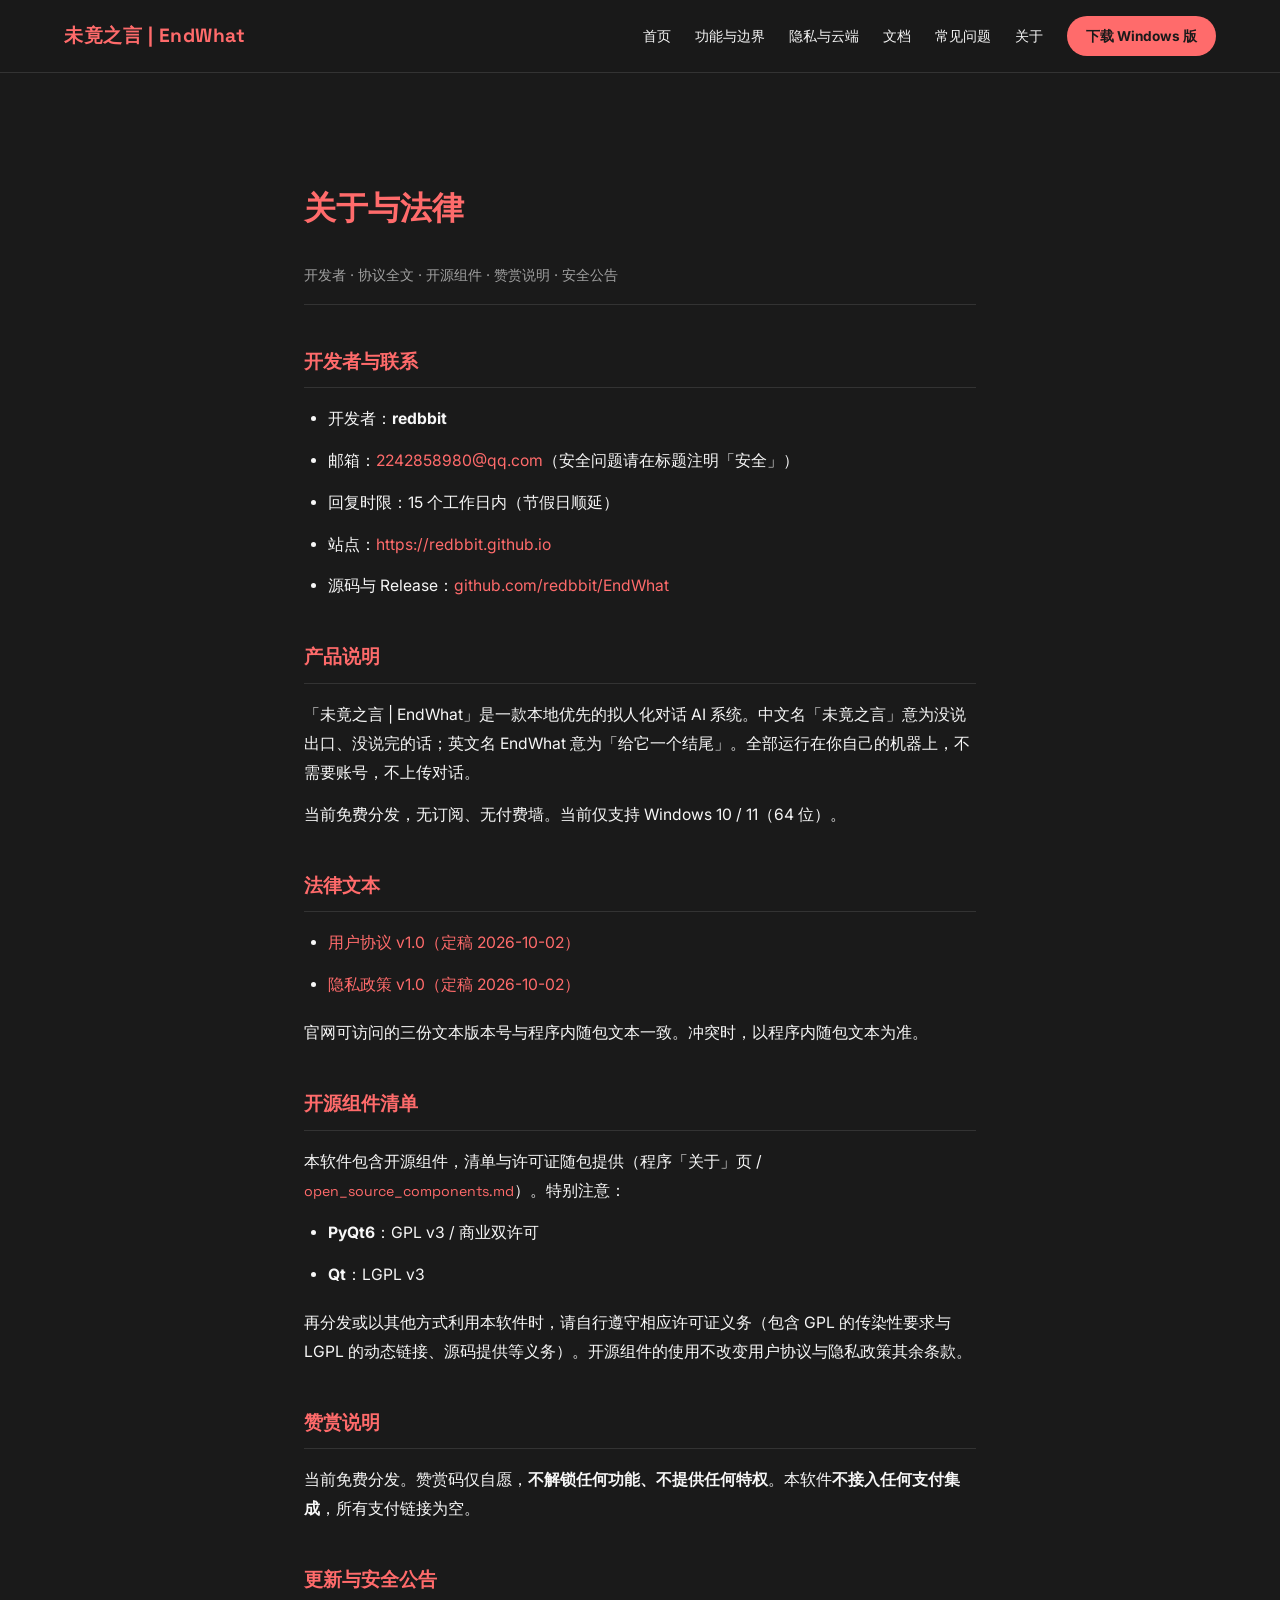
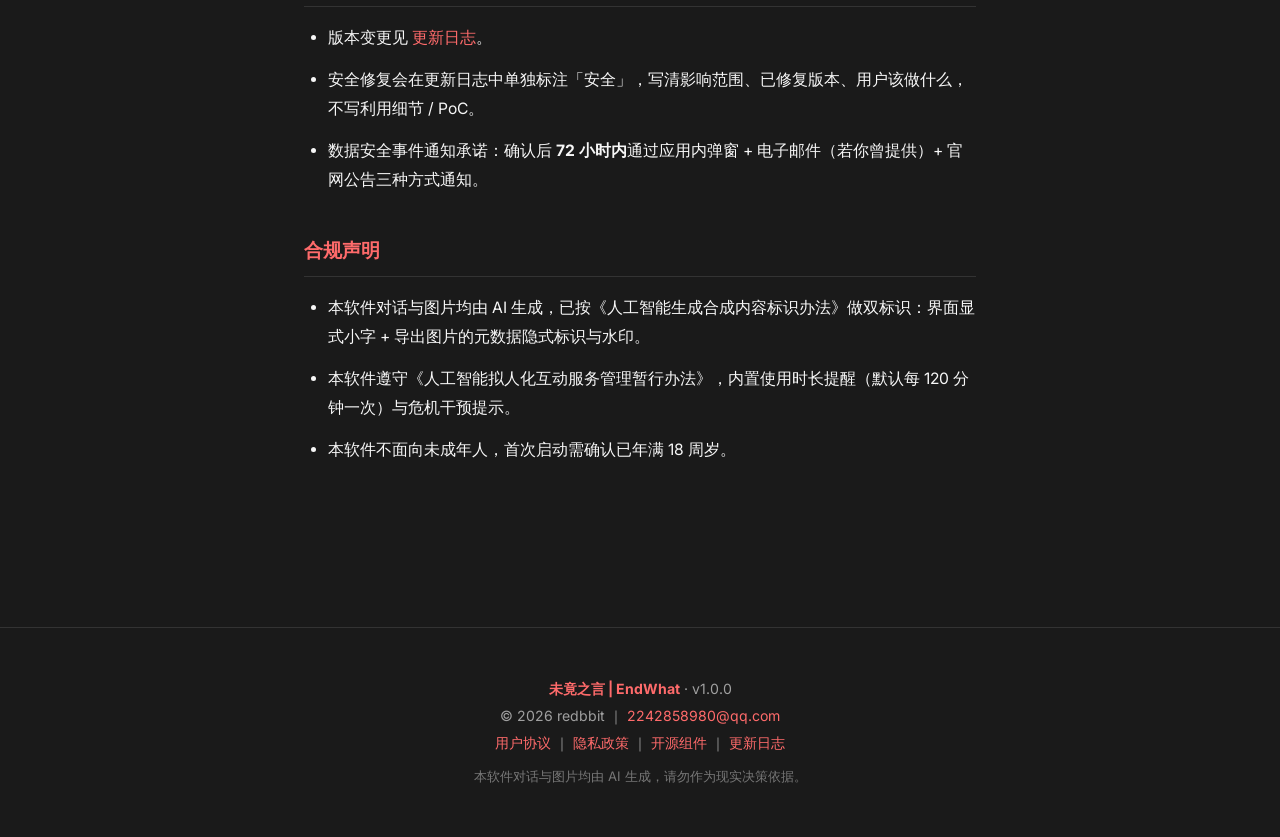
==== about.html @ 832b101f "官网完整代码，仓库保持 EndWhat" ====
<!DOCTYPE html>
<html lang="zh-CN">
<head>
<meta charset="UTF-8">
<meta name="viewport" content="width=device-width, initial-scale=1.0">
<title>关于与法律 · 未竟之言</title>
<meta name="description" content="开发者信息、用户协议、隐私政策、开源组件清单与自愿赞赏说明。">
<link rel="stylesheet" href="style.css">
<link href="https://fonts.googleapis.com/css2?family=Inter:wght@300;400;700&family=Space+Grotesk:wght@400;700&display=swap" rel="stylesheet">
</head>
<body>

<nav class="navbar">
    <div class="logo">未竟之言 | EndWhat</div>
    <div class="nav-links">
        <a href="index.html">首页</a>
        <a href="features.html">功能与边界</a>
        <a href="privacy.html">隐私与云端</a>
        <a href="docs.html">文档</a>
        <a href="faq.html">常见问题</a>
        <a href="about.html">关于</a>
        <a href="download.html" class="btn-nav">下载 Windows 版</a>
    </div>
</nav>

<section class="section mt-nav section-narrow">
    <h2 class="section-title">关于与法律</h2>
    <p class="legal-meta">开发者 · 协议全文 · 开源组件 · 赞赏说明 · 安全公告</p>

    <div class="legal-content">
        <h3>开发者与联系</h3>
        <ul>
            <li>开发者：<strong>redbbit</strong></li>
            <li>邮箱：<a href="mailto:2242858980@qq.com">2242858980@qq.com</a>（安全问题请在标题注明「安全」）</li>
            <li>回复时限：15 个工作日内（节假日顺延）</li>
            <li>站点：<a href="https://redbbit.github.io">https://redbbit.github.io</a></li>
            <li>源码与 Release：<a href="https://github.com/redbbit/EndWhat" target="_blank" rel="noopener">github.com/redbbit/EndWhat</a></li>
        </ul>

        <h3>产品说明</h3>
        <p>「未竟之言 | EndWhat」是一款本地优先的拟人化对话 AI 系统。中文名「未竟之言」意为没说出口、没说完的话；英文名 EndWhat 意为「给它一个结尾」。全部运行在你自己的机器上，不需要账号，不上传对话。</p>
        <p>当前免费分发，无订阅、无付费墙。当前仅支持 Windows 10 / 11（64 位）。</p>

        <h3>法律文本</h3>
        <ul>
            <li><a href="terms.html">用户协议 v1.0（定稿 2026-10-02）</a></li>
            <li><a href="privacy.html">隐私政策 v1.0（定稿 2026-10-02）</a></li>
        </ul>
        <p>官网可访问的三份文本版本号与程序内随包文本一致。冲突时，以程序内随包文本为准。</p>

        <h3>开源组件清单</h3>
        <p>本软件包含开源组件，清单与许可证随包提供（程序「关于」页 / <code>open_source_components.md</code>）。特别注意：</p>
        <ul>
            <li><strong>PyQt6</strong>：GPL v3 / 商业双许可</li>
            <li><strong>Qt</strong>：LGPL v3</li>
        </ul>
        <p>再分发或以其他方式利用本软件时，请自行遵守相应许可证义务（包含 GPL 的传染性要求与 LGPL 的动态链接、源码提供等义务）。开源组件的使用不改变用户协议与隐私政策其余条款。</p>

        <h3>赞赏说明</h3>
        <p>当前免费分发。赞赏码仅自愿，<strong>不解锁任何功能、不提供任何特权</strong>。本软件<strong>不接入任何支付集成</strong>，所有支付链接为空。</p>

        <h3>更新与安全公告</h3>
        <ul>
            <li>版本变更见 <a href="changelog.html">更新日志</a>。</li>
            <li>安全修复会在更新日志中单独标注「安全」，写清影响范围、已修复版本、用户该做什么，不写利用细节 / PoC。</li>
            <li>数据安全事件通知承诺：确认后 <strong>72 小时内</strong>通过应用内弹窗 + 电子邮件（若你曾提供）+ 官网公告三种方式通知。</li>
        </ul>

        <h3>合规声明</h3>
        <ul>
            <li>本软件对话与图片均由 AI 生成，已按《人工智能生成合成内容标识办法》做双标识：界面显式小字 + 导出图片的元数据隐式标识与水印。</li>
            <li>本软件遵守《人工智能拟人化互动服务管理暂行办法》，内置使用时长提醒（默认每 120 分钟一次）与危机干预提示。</li>
            <li>本软件不面向未成年人，首次启动需确认已年满 18 周岁。</li>
        </ul>
    </div>
</section>

<footer>
    <p><strong style="color: var(--accent);">未竟之言 | EndWhat</strong> · v1.0.0</p>
    <p>© 2026 redbbit ｜ <a href="mailto:2242858980@qq.com">2242858980@qq.com</a></p>
    <p><a href="terms.html">用户协议</a> ｜ <a href="privacy.html">隐私政策</a> ｜ <a href="about.html">开源组件</a> ｜ <a href="changelog.html">更新日志</a></p>
    <p class="footer-note">本软件对话与图片均由 AI 生成，请勿作为现实决策依据。</p>
</footer>

<script src="script.js"></script>
</body>
</html>
---- style.css ----
/* ========== 全局 ========== */
:root {
    --bg: #1A1A1A;
    --bg-card: #242424;
    --text: #F7F7F7;
    --text-muted: #A0A0A0;
    --accent: #FF6B6B;
    --border: #333333;
}

* { margin: 0; padding: 0; box-sizing: border-box; }
html { scroll-behavior: smooth; }

body {
    background-color: var(--bg);
    color: var(--text);
    font-family: 'Inter', -apple-system, sans-serif;
    line-height: 1.8;
    overflow-x: hidden;
}

h1, h2, h3, h4, .logo {
    font-family: 'Space Grotesk', -apple-system, sans-serif;
    font-weight: 700;
    color: var(--text);
}

a { color: var(--accent); text-decoration: none; }
a:hover { text-decoration: underline; }

/* ========== 导航栏 ========== */
.navbar {
    display: flex;
    justify-content: space-between;
    align-items: center;
    padding: 1rem 5%;
    position: fixed;
    width: 100%;
    top: 0;
    background: rgba(26, 26, 26, 0.92);
    backdrop-filter: blur(12px);
    z-index: 1000;
    border-bottom: 1px solid var(--border);
    flex-wrap: wrap;
    gap: 1rem;
}

.logo {
    font-size: 1.2rem;
    letter-spacing: 0.5px;
    color: var(--accent);
    white-space: nowrap;
}

.nav-links {
    display: flex;
    gap: 1.5rem;
    flex-wrap: wrap;
    align-items: center;
}

.nav-links a {
    color: var(--text);
    font-size: 0.9rem;
    text-decoration: none;
    transition: color 0.2s;
}

.nav-links a:hover { color: var(--accent); }

.btn-nav {
    padding: 0.5rem 1.2rem;
    background: var(--accent);
    color: #1A1A1A !important;
    border-radius: 50px;
    font-weight: 700;
    font-size: 0.85rem !important;
    transition: all 0.2s;
}

.btn-nav:hover {
    background: transparent;
    color: var(--accent) !important;
    box-shadow: 0 0 0 2px var(--accent) inset;
    text-decoration: none;
}

/* ========== 通用 Section ========== */
.section {
    padding: 5rem 5%;
    max-width: 1100px;
    margin: 0 auto;
}

.section-title {
    font-size: 2rem;
    margin-bottom: 1.5rem;
    color: var(--accent);
}

.section-narrow {
    max-width: 800px;
    margin-left: auto;
    margin-right: auto;
}

.mt-nav { margin-top: 100px; }

/* ========== Hero ========== */
.hero {
    min-height: 100vh;
    display: flex;
    flex-direction: column;
    justify-content: center;
    align-items: center;
    text-align: center;
    padding: 120px 5% 60px;
}

.hero-title {
    font-size: 3.5rem;
    line-height: 1.25;
    margin-bottom: 1.5rem;
    letter-spacing: -0.5px;
}

.hero-subtitle {
    font-size: 1.1rem;
    color: var(--text-muted);
    max-width: 700px;
    margin-bottom: 2rem;
}

.hero-badges {
    display: flex;
    gap: 1rem;
    flex-wrap: wrap;
    justify-content: center;
    margin-bottom: 2.5rem;
}

.badge-pill {
    padding: 0.4rem 1rem;
    background: var(--bg-card);
    border: 1px solid var(--border);
    border-radius: 50px;
    font-size: 0.85rem;
    color: var(--text-muted);
}

/* ========== 按钮 ========== */
.btn {
    display: inline-block;
    padding: 0.9rem 2rem;
    border-radius: 50px;
    font-size: 1rem;
    font-weight: 700;
    text-decoration: none;
    transition: all 0.25s;
    cursor: pointer;
    font-family: inherit;
    border: 2px solid transparent;
    text-align: center;
}

.btn-primary {
    background: var(--accent);
    color: #1A1A1A;
    border-color: var(--accent);
}

.btn-primary:hover {
    background: transparent;
    color: var(--accent);
    text-decoration: none;
    transform: translateY(-2px);
}

.btn-outline {
    background: transparent;
    color: var(--text);
    border-color: var(--text);
}

.btn-outline:hover {
    background: var(--text);
    color: var(--bg);
    text-decoration: none;
    transform: translateY(-2px);
}

.btn-row {
    display: flex;
    gap: 1rem;
    justify-content: center;
    flex-wrap: wrap;
}

/* ========== 卡片 ========== */
.grid-2, .grid-3 {
    display: grid;
    gap: 1.5rem;
    margin-top: 1.5rem;
}

.grid-2 { grid-template-columns: repeat(2, 1fr); }
.grid-3 { grid-template-columns: repeat(3, 1fr); }

.card {
    background: var(--bg-card);
    border: 1px solid var(--border);
    border-radius: 14px;
    padding: 1.8rem;
    transition: transform 0.25s, border-color 0.25s;
}

.card:hover {
    transform: translateY(-5px);
    border-color: rgba(255, 107, 107, 0.4);
}

.card-icon {
    font-size: 2rem;
    margin-bottom: 0.8rem;
}

.card h3 {
    font-size: 1.15rem;
    margin-bottom: 0.6rem;
}

.card p {
    color: var(--text-muted);
    font-size: 0.92rem;
    line-height: 1.7;
}

/* ========== 法律/长文页面 ========== */
.legal-meta {
    color: var(--text-muted);
    font-size: 0.9rem;
    margin-bottom: 1.5rem;
    padding-bottom: 1rem;
    border-bottom: 1px solid var(--border);
}

.legal-notice {
    background: rgba(255, 107, 107, 0.12);
    border-left: 4px solid var(--accent);
    padding: 1rem 1.5rem;
    border-radius: 6px;
    margin-bottom: 2rem;
    color: var(--text);
    font-size: 0.95rem;
    line-height: 1.8;
}

.legal-content h3 {
    font-size: 1.2rem;
    color: var(--accent);
    margin: 2.5rem 0 1rem;
    padding-bottom: 0.5rem;
    border-bottom: 1px solid var(--border);
}

.legal-content p,
.legal-content li {
    color: var(--text);
    font-size: 0.98rem;
    line-height: 1.85;
    margin-bottom: 0.8rem;
}

.legal-content ul,
.legal-content ol {
    padding-left: 1.5rem;
    margin-bottom: 1.2rem;
}

/* ========== 折叠块 ========== */
details {
    background: var(--bg-card);
    border: 1px solid var(--border);
    border-radius: 10px;
    margin-bottom: 0.8rem;
    overflow: hidden;
}

details summary {
    padding: 1rem 1.5rem;
    cursor: pointer;
    color: var(--accent);
    font-weight: 700;
    user-select: none;
    list-style: none;
}

details summary::-webkit-details-marker { display: none; }
details summary::before { content: "▸ "; }
details[open] summary::before { content: "▾ "; }
details summary:hover { background: rgba(255, 255, 255, 0.03); }

details > *:not(summary) {
    padding: 0 1.5rem;
}

details > *:last-child {
    padding-bottom: 1.5rem;
}

details ul, details ol {
    padding-left: 3rem;
    padding-right: 1.5rem;
    color: var(--text);
}

details ul li, details ol li { margin-bottom: 0.5rem; }

/* ========== 表格 ========== */
.info-table {
    width: 100%;
    border-collapse: collapse;
    margin: 1.2rem 0;
    background: var(--bg-card);
    border-radius: 10px;
    overflow: hidden;
    font-size: 0.92rem;
}

.info-table th,
.info-table td {
    padding: 0.8rem 1rem;
    border-bottom: 1px solid var(--border);
    text-align: left;
    color: var(--text);
    vertical-align: top;
}

.info-table th {
    background: #1f1f1f;
    color: var(--accent);
    font-weight: 700;
}

.info-table tr:last-child td { border-bottom: none; }

/* ========== 状态标签 ========== */
.badge {
    display: inline-block;
    padding: 0.2rem 0.6rem;
    border-radius: 6px;
    font-size: 0.78rem;
    font-weight: 700;
    white-space: nowrap;
    margin-right: 0.4rem;
    flex-shrink: 0;
}

.badge-done { background: rgba(76, 175, 80, 0.15); color: #4CAF50; }
.badge-part { background: rgba(255, 193, 7, 0.15); color: #FFC107; }
.badge-todo { background: rgba(158, 158, 158, 0.15); color: #9E9E9E; }
.badge-off  { background: rgba(255, 107, 107, 0.15); color: #FF6B6B; }

.feature-list {
    display: flex;
    flex-direction: column;
    gap: 0.6rem;
    margin-top: 1rem;
}

.feature-item {
    display: flex;
    align-items: flex-start;
    gap: 0.5rem;
    padding: 0.8rem 1rem;
    background: var(--bg-card);
    border-radius: 10px;
    border: 1px solid var(--border);
    line-height: 1.7;
    color: var(--text);
    font-size: 0.95rem;
}

.feature-item strong { color: var(--text); }

.boundary-list {
    list-style: none;
    padding: 0;
    margin-top: 1rem;
}

.boundary-list li {
    padding: 0.8rem 1rem;
    background: rgba(255, 107, 107, 0.06);
    border-left: 3px solid var(--accent);
    border-radius: 6px;
    margin-bottom: 0.6rem;
    color: var(--text);
    font-size: 0.95rem;
    line-height: 1.7;
}

/* ========== 文件卡片（下载页） ========== */
.file-card {
    background: var(--bg-card);
    border: 1px solid var(--border);
    border-radius: 14px;
    padding: 1.5rem 2rem;
    margin-bottom: 1.2rem;
}

.file-card-header {
    display: flex;
    align-items: center;
    gap: 0.8rem;
    margin-bottom: 0.8rem;
    flex-wrap: wrap;
}

.file-card-header strong {
    font-size: 1.1rem;
    color: var(--text);
}

.file-name {
    font-family: 'Space Grotesk', monospace;
    color: var(--accent);
    font-size: 0.95rem;
    margin-bottom: 0.8rem;
    word-break: break-all;
}

.file-meta {
    color: var(--text-muted);
    font-size: 0.9rem;
    margin-bottom: 0.4rem;
    line-height: 1.7;
}

.file-hash {
    font-family: 'Space Grotesk', monospace;
    font-size: 0.78rem;
    color: var(--text-muted);
    padding: 0.6rem 0.8rem;
    background: #1a1a1a;
    border-radius: 6px;
    word-break: break-all;
    margin-bottom: 1rem;
    line-height: 1.6;
}

.file-hash code { color: var(--text); }

code {
    font-family: 'Space Grotesk', monospace;
    color: var(--accent);
    font-size: 0.9em;
}

pre {
    background: #1f1f1f;
    padding: 1rem;
    border-radius: 8px;
    overflow-x: auto;
    margin: 1rem 0;
    border: 1px solid var(--border);
}

pre code {
    color: var(--accent);
    font-size: 0.88rem;
    line-height: 1.6;
}

/* ========== FAQ ========== */
.faq-group {
    margin-bottom: 2.5rem;
}

.faq-group-title {
    font-size: 1.3rem;
    color: var(--accent);
    margin-bottom: 1rem;
    padding-bottom: 0.5rem;
    border-bottom: 1px solid var(--border);
}

/* ========== 页脚 ========== */
footer {
    text-align: center;
    padding: 3rem 5%;
    color: var(--text-muted);
    font-size: 0.88rem;
    border-top: 1px solid var(--border);
    margin-top: 4rem;
    line-height: 1.9;
}

footer a { color: var(--accent); text-decoration: none; }
footer a:hover { text-decoration: underline; }
.footer-note {
    font-size: 0.82rem;
    color: #777;
    margin-top: 0.5rem;
}

/* ========== 滚动淡入（仅在支持的浏览器生效，且不影响初始可见性） ========== */
@media (prefers-reduced-motion: no-preference) {
    .fade-in {
        opacity: 0;
        transform: translateY(20px);
        transition: opacity 0.6s ease-out, transform 0.6s ease-out;
    }
    .fade-in.appear {
        opacity: 1;
        transform: translateY(0);
    }
}

/* ========== 响应式 ========== */
@media (max-width: 992px) {
    .grid-3 { grid-template-columns: repeat(2, 1fr); }
    .hero-title { font-size: 2.6rem; }
}

@media (max-width: 768px) {
    .navbar { flex-direction: column; padding: 0.8rem; }
    .nav-links { gap: 0.8rem; justify-content: center; font-size: 0.85rem; }
    .hero-title { font-size: 2rem; }
    .hero { padding-top: 180px; }
    .grid-2, .grid-3 { grid-template-columns: 1fr; }
    .section-title { font-size: 1.6rem; }
    .section { padding: 3.5rem 5%; }
    .file-card { padding: 1.2rem 1.2rem; }
    .info-table { font-size: 0.82rem; }
    .info-table th, .info-table td { padding: 0.6rem 0.7rem; }
}
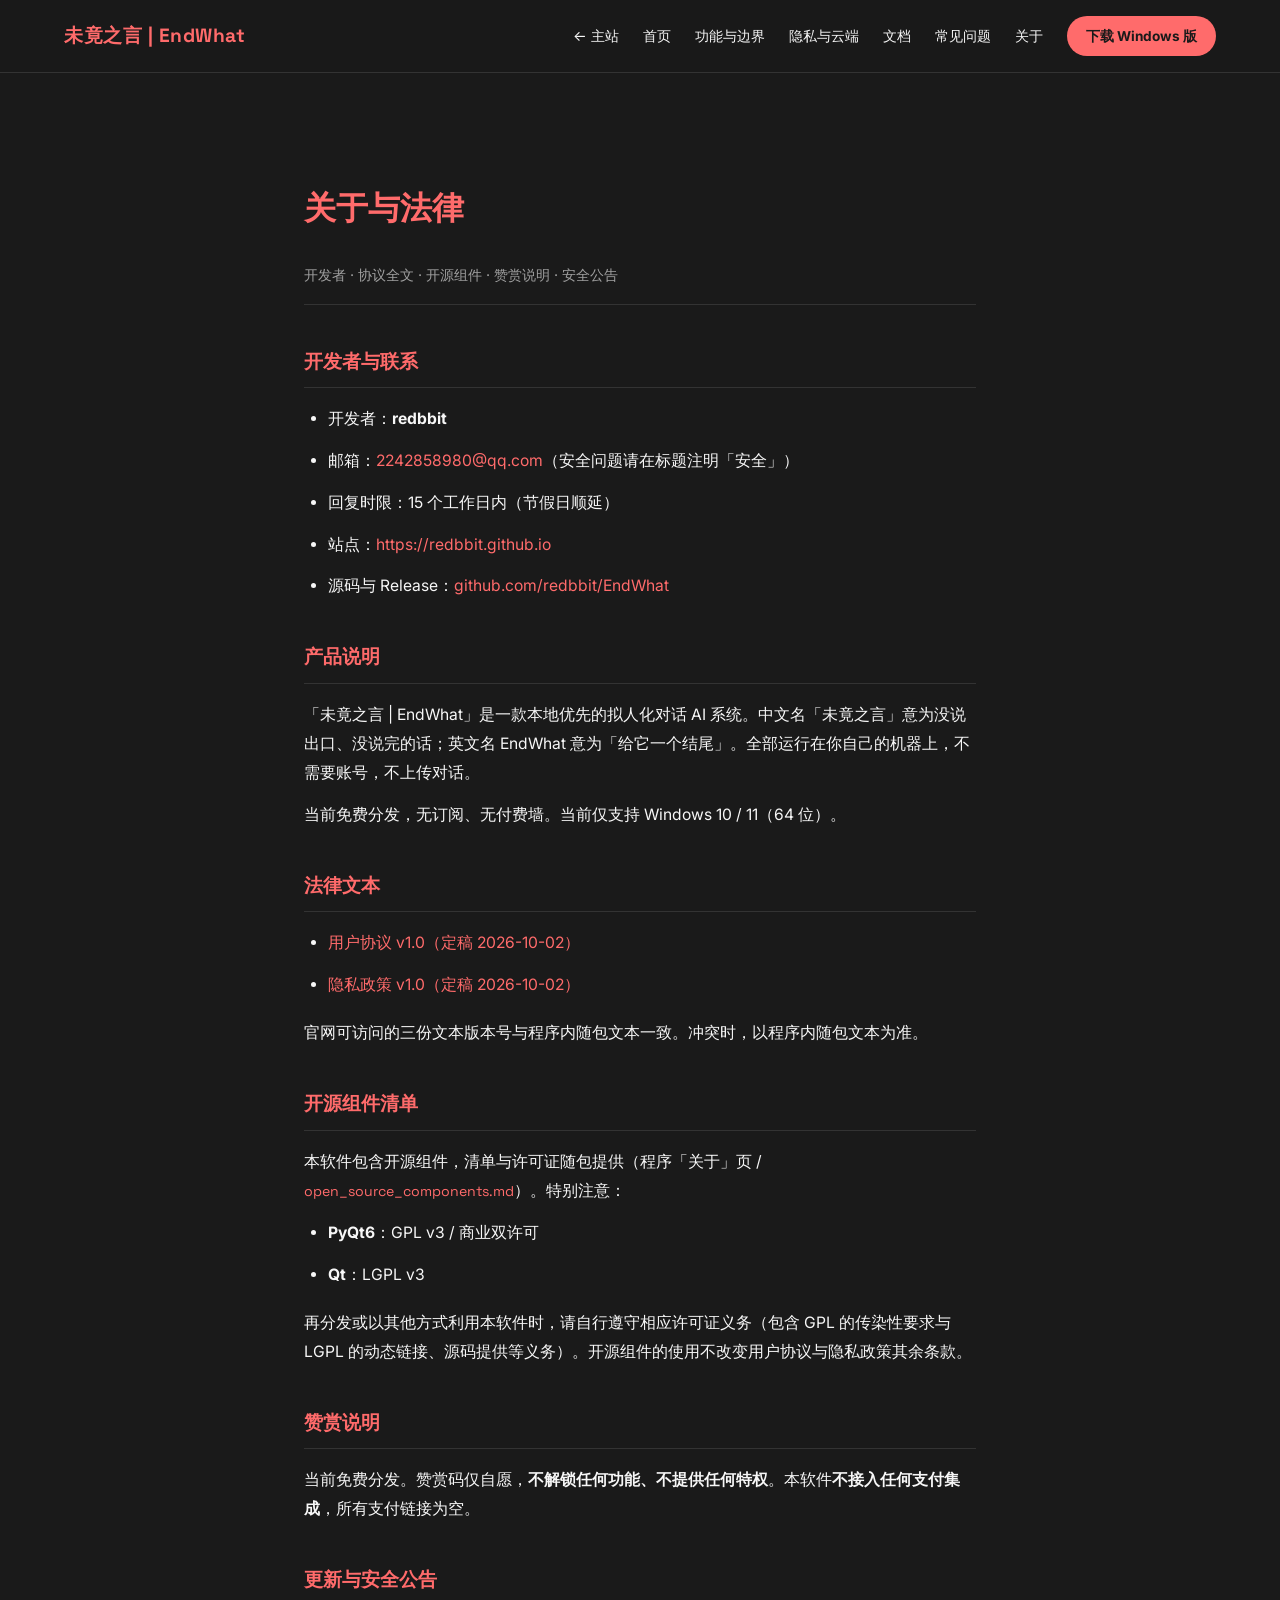
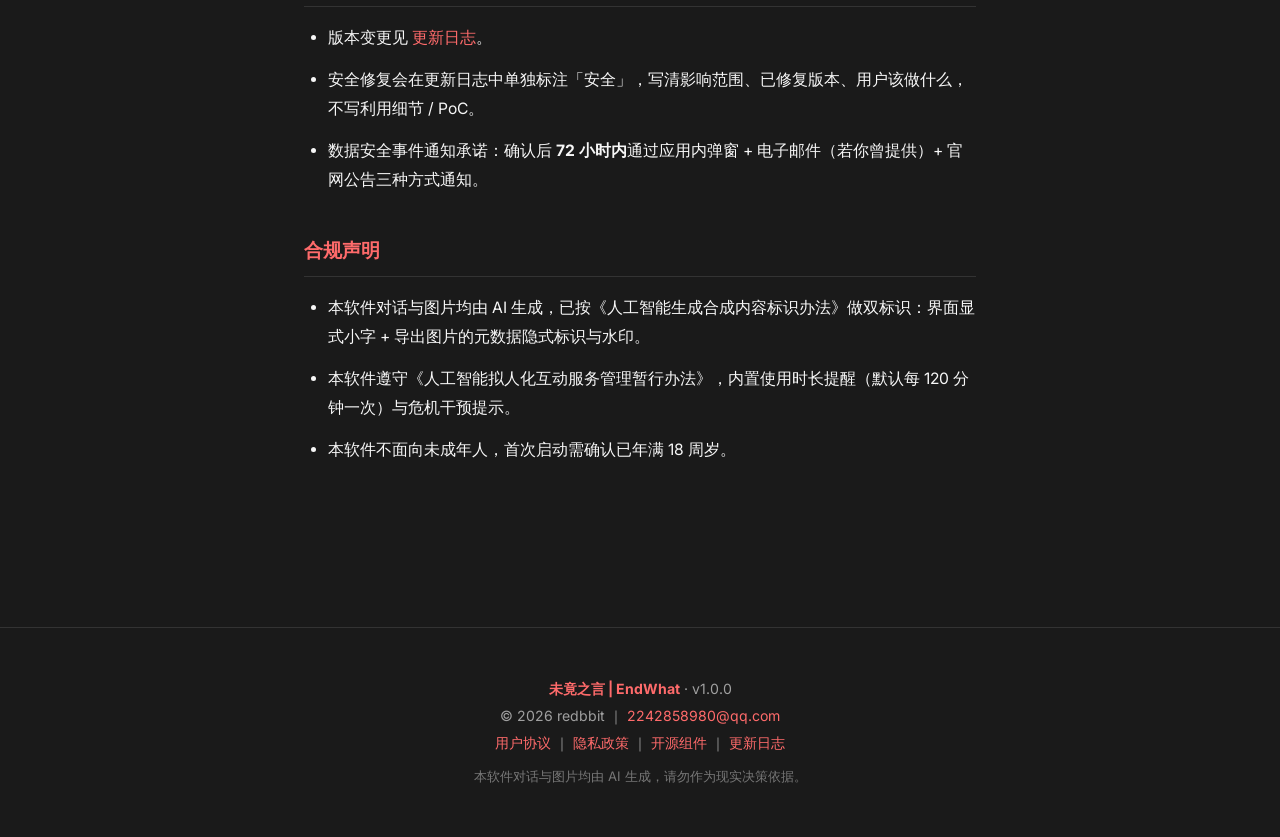
==== commit c088f036: "导航栏加入主站入口" ====
--- a/about.html
+++ b/about.html
@@ -11,9 +11,10 @@
 <body>
 
 <nav class="navbar">
-    <div class="logo">未竟之言 | EndWhat</div>
+    <a href="https://redbbit.github.io" class="logo" title="返回主站">未竟之言 | EndWhat</a>
     <div class="nav-links">
-        <a href="index.html">首页</a>
+        <a href="https://redbbit.github.io">← 主站</a>
+<a href="index.html">首页</a>
         <a href="features.html">功能与边界</a>
         <a href="privacy.html">隐私与云端</a>
         <a href="docs.html">文档</a>
